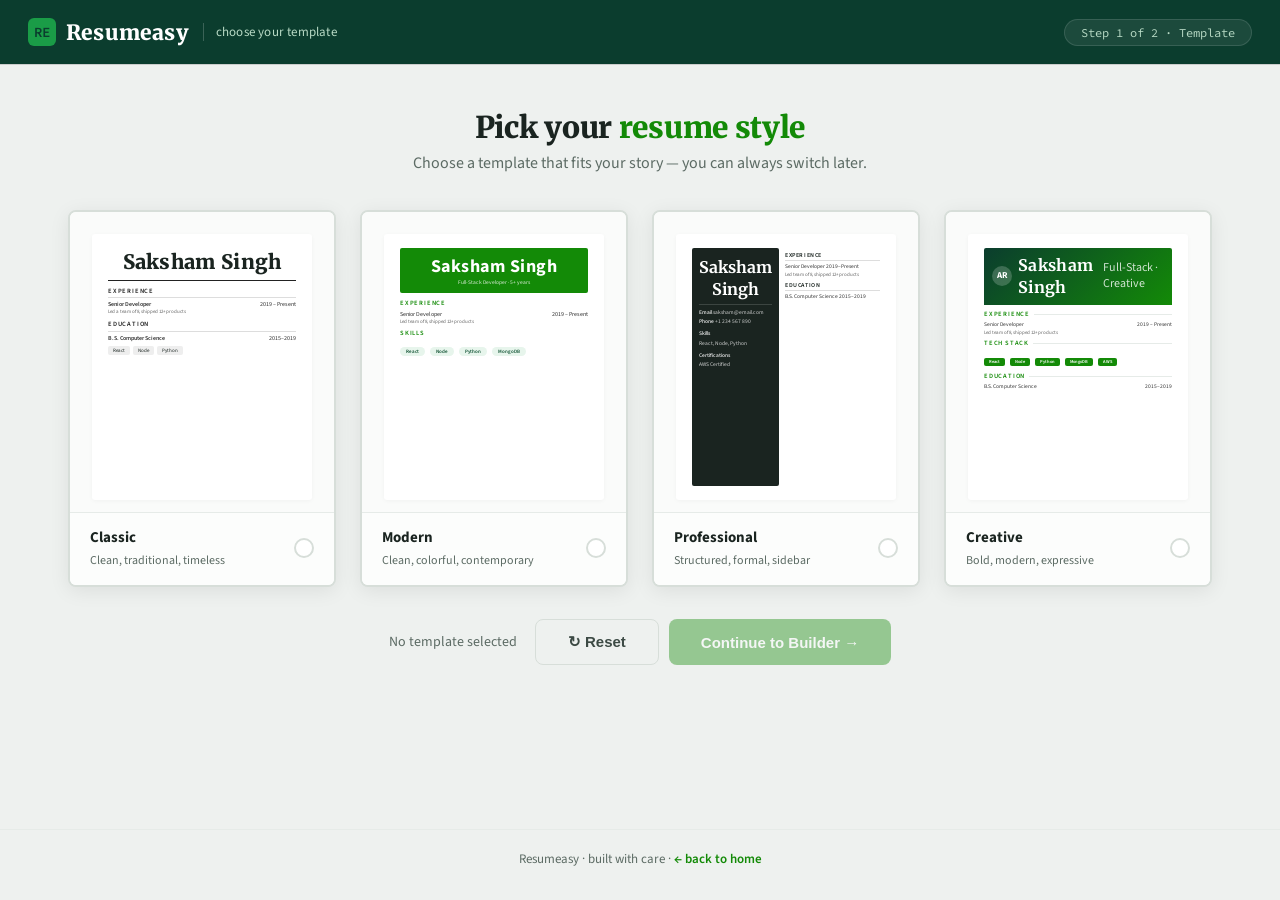
==== index.html @ 4da0636c "Rename template.html to index.html" ====
<!DOCTYPE html>
<html lang="en">

<head>
    <meta charset="UTF-8" />
    <meta name="viewport" content="width=device-width, initial-scale=1.0" />
    <title>Choose Template — Resumeasy</title>
    <link rel="preconnect" href="https://fonts.googleapis.com">
    <link rel="stylesheet" href="style.css">
    <link
        href="https://fonts.googleapis.com/css2?family=Source+Sans+3:wght@400;500;600;700&family=Source+Code+Pro:wght@400;500;600&family=Merriweather:wght@700;900&display=swap"
        rel="stylesheet">
</head>

<body>

    <header class="topbar">
        <div class="brand">
            <div class="mark">RE</div>
            Resumeasy
            <span class="sub">choose your template</span>
        </div>
        <div class="step-indicator">Step 1 of 2 · Template</div>
    </header>

    <section class="hero">
        <h1>Pick your <span>resume style</span></h1>
        <p>Choose a template that fits your story — you can always switch later.</p>
    </section>

    <div class="template-grid" id="templateGrid">

        <div class="template-card" data-template="classic" tabindex="0">
            <div class="check-mark">✓</div>
            <div class="template-preview">
                <div class="mini-resume mini-classic">
                    <div class="mini-name">Saksham Singh</div>
                    <div class="mini-section">Experience</div>
                    <div class="mini-row"><span class="label">Senior Developer</span> <span>2019 – Present</span></div>
                    <div class="mini-row" style="font-size:5px;color:#666;">Led a team of 8, shipped 12+ products</div>
                    <div class="mini-section">Education</div>
                    <div class="mini-row"><span class="label">B.S. Computer Science</span> <span>2015–2019</span></div>
                    <div style="margin-top:4px;display:flex;gap:3px;flex-wrap:wrap;">
                        <span style="background:#eee;padding:1px 5px;border-radius:2px;font-size:5px;">React</span>
                        <span style="background:#eee;padding:1px 5px;border-radius:2px;font-size:5px;">Node</span>
                        <span style="background:#eee;padding:1px 5px;border-radius:2px;font-size:5px;">Python</span>
                    </div>
                </div>
            </div>
            <div class="template-meta">
                <div class="left">
                    <span class="template-name">Classic</span>
                    <span class="template-desc">Clean, traditional, timeless</span>
                </div>
                <div class="select-radio"></div>
            </div>
        </div>

        <div class="template-card" data-template="modern" tabindex="0">
            <div class="check-mark">✓</div>
            <div class="template-preview">
                <div class="mini-resume mini-modern">
                    <div class="mini-header">
                        <div class="mini-name">Saksham Singh</div>
                        <div class="mini-sub">Full-Stack Developer · 5+ years</div>
                    </div>
                    <div class="mini-section">Experience</div>
                    <div class="mini-row"><span>Senior Developer</span> <span>2019 – Present</span></div>
                    <div style="font-size:5px;color:#666;margin-bottom:3px;">Led team of 8, shipped 12+ products</div>
                    <div class="mini-section">Skills</div>
                    <div>
                        <span class="mini-tag">React</span>
                        <span class="mini-tag">Node</span>
                        <span class="mini-tag">Python</span>
                        <span class="mini-tag">MongoDB</span>
                    </div>
                </div>
            </div>
            <div class="template-meta">
                <div class="left">
                    <span class="template-name">Modern</span>
                    <span class="template-desc">Clean, colorful, contemporary</span>
                </div>
                <div class="select-radio"></div>
            </div>
        </div>

        <div class="template-card" data-template="professional" tabindex="0">
            <div class="check-mark">✓</div>
            <div class="template-preview">
                <div class="mini-resume mini-professional">
                    <div class="mini-sidebar">
                        <div class="mini-name">Saksham Singh</div>
                        <div class="mini-item"><strong>Email</strong> saksham@email.com</div>
                        <div class="mini-item"><strong>Phone</strong> +1 234 567 890</div>
                        <div class="mini-item" style="margin-top:4px;"><strong>Skills</strong></div>
                        <div class="mini-item">React, Node, Python</div>
                        <div class="mini-item" style="margin-top:4px;"><strong>Certifications</strong></div>
                        <div class="mini-item">AWS Certified</div>
                    </div>
                    <div class="mini-main">
                        <div class="mini-section">Experience</div>
                        <div class="mini-row"><span>Senior Developer</span> <span>2019–Present</span></div>
                        <div style="font-size:5px;color:#666;">Led team of 8, shipped 12+ products</div>
                        <div class="mini-section">Education</div>
                        <div class="mini-row"><span>B.S. Computer Science</span> <span>2015–2019</span></div>
                    </div>
                </div>
            </div>
            <div class="template-meta">
                <div class="left">
                    <span class="template-name">Professional</span>
                    <span class="template-desc">Structured, formal, sidebar</span>
                </div>
                <div class="select-radio"></div>
            </div>
        </div>

        <div class="template-card" data-template="creative" tabindex="0">
            <div class="check-mark">✓</div>
            <div class="template-preview">
                <div class="mini-resume mini-creative">
                    <div class="mini-header">
                        <div class="mini-avatar">AR</div>
                        <div class="mini-name">Saksham Singh</div>
                        <div class="mini-sub">Full-Stack · Creative</div>
                    </div>
                    <div class="mini-section">Experience</div>
                    <div class="mini-row"><span>Senior Developer</span> <span>2019 – Present</span></div>
                    <div style="font-size:5px;color:#666;margin-bottom:3px;">Led team of 8, shipped 12+ products</div>
                    <div class="mini-section">Tech Stack</div>
                    <div>
                        <span class="mini-badge">React</span>
                        <span class="mini-badge">Node</span>
                        <span class="mini-badge">Python</span>
                        <span class="mini-badge">MongoDB</span>
                        <span class="mini-badge">AWS</span>
                    </div>
                    <div class="mini-section" style="margin-top:3px;">Education</div>
                    <div class="mini-row"><span>B.S. Computer Science</span> <span>2015–2019</span></div>
                </div>
            </div>
            <div class="template-meta">
                <div class="left">
                    <span class="template-name">Creative</span>
                    <span class="template-desc">Bold, modern, expressive</span>
                </div>
                <div class="select-radio"></div>
            </div>
        </div>

    </div>

    <div class="continue-bar">
        <div class="selected-label">
            <span id="selectedDisplay">No template selected</span>
        </div>
        <div style="display:flex;gap:10px;flex-wrap:wrap;">
            <button class="btn btn-ghost" id="resetBtn">↻ Reset</button>
            <button class="btn btn-primary" id="continueBtn" disabled>
                Continue to Builder →
            </button>
        </div>
    </div>
    <div class="footer-note">
        Resumeasy · built with care · <a href="#" id="backLink">← back to home</a>
    </div>

    <script>

        (function () {
            const grid = document.getElementById('templateGrid');
            const cards = grid.querySelectorAll('.template-card');
            const continueBtn = document.getElementById('continueBtn');
            const selectedDisplay = document.getElementById('selectedDisplay');
            const resetBtn = document.getElementById('resetBtn');

            let selectedTemplate = null;

            function selectTemplate(templateId) {

                cards.forEach(c => c.classList.remove('selected'));

                let found = null;
                cards.forEach(c => {
                    if (c.dataset.template === templateId) {
                        c.classList.add('selected');
                        found = c;
                    }
                });
                if (found) {
                    selectedTemplate = templateId;
                    const name = found.querySelector('.template-name')?.textContent || templateId;
                    selectedDisplay.innerHTML = `Selected: <strong>${name}</strong>`;
                    continueBtn.disabled = false;
                } else {
                    selectedTemplate = null;
                    selectedDisplay.textContent = 'No template selected';
                    continueBtn.disabled = true;
                }
            }


            cards.forEach(card => {
                card.addEventListener('click', function (e) {
                    const templateId = this.dataset.template;
                    selectTemplate(templateId);
                });

                card.addEventListener('keydown', function (e) {
                    if (e.key === 'Enter' || e.key === ' ') {
                        e.preventDefault();
                        const templateId = this.dataset.template;
                        selectTemplate(templateId);
                    }
                });
            });

            continueBtn.addEventListener('click', function () {
                if (!selectedTemplate) return;
                localStorage.setItem('resumeasy_template', selectedTemplate);
                window.location.href = 'VOC-Assign2.html';
            });


            resetBtn.addEventListener('click', function () {
                cards.forEach(c => c.classList.remove('selected'));
                selectedTemplate = null;
                selectedDisplay.textContent = 'No template selected';
                continueBtn.disabled = true;
                localStorage.removeItem('resumeasy_template');
            });

            document.getElementById('backLink').addEventListener('click', function (e) {
                e.preventDefault();

                window.location.href = 'index.html';
            });
            const stored = localStorage.getItem('resumeasy_template');
            if (stored) {
                const exists = Array.from(cards).some(c => c.dataset.template === stored);
                if (exists) {
                    selectTemplate(stored);
                }
            }
        })();
    </script>
</body>
</html>
---- style.css ----
:root {
            --green-900: #0b3d2e;
            --green-800: #0f5132;
            --green-700: #138a07;
            --green-600: #1a9c47;
            --green-100: #e7f5ec;
            --green-050: #f3faf5;
            --ink-900: #1a2420;
            --ink-700: #3c4a44;
            --ink-500: #5c6b64;
            --paper: #ffffff;
            --bg: #eef1ef;
            --line: #d7ded9;
            --line-soft: #e6ebe8;
            --amber: #b8860b;
            --danger: #b3261e;
            --radius: 6px;
        }

        * {
            margin: 0;
            padding: 0;
            box-sizing: border-box;
        }

        body {
            font-family: 'Source Sans 3', -apple-system, sans-serif;
            background: var(--bg);
            color: var(--ink-900);
            font-size: 15px;
        }

        .topbar {
            background: var(--green-900);
            color: #fff;
            display: flex;
            align-items: center;
            justify-content: space-between;
            padding: 0 24px;
            height: 56px;
            box-shadow: 0 1px 0 rgba(0, 0, 0, 0.15);
            position: sticky;
            top: 0;
            z-index: 20;
        }

        .brand {
            display: flex;
            align-items: center;
            gap: 10px;
            font-family: 'Merriweather', serif;
            font-weight: 900;
            font-size: 19px;
            letter-spacing: 0.2px;
        }

        .brand .mark {
            width: 26px;
            height: 26px;
            border-radius: 5px;
            background: var(--green-600);
            display: flex;
            align-items: center;
            justify-content: center;
            font-family: 'Source Code Pro', monospace;
            font-weight: 600;
            font-size: 14px;
            color: var(--green-900);
        }

        .brand .sub {
            font-family: 'Source Sans 3', sans-serif;
            font-weight: 400;
            font-size: 12px;
            color: #b7d9c4;
            margin-left: 2px;
            border-left: 1px solid rgba(255, 255, 255, 0.25);
            padding-left: 10px;
        }

        .topbar-actions {
            display: flex;
            gap: 10px;
            align-items: center;
        }

        .status-chip {
            font-family: 'Source Code Pro', monospace;
            font-size: 11.5px;
            color: #cfe9da;
            background: rgba(255, 255, 255, 0.08);
            border: 1px solid rgba(255, 255, 255, 0.18);
            border-radius: 20px;
            padding: 5px 12px;
            display: flex;
            align-items: center;
            gap: 7px;
        }

        .status-dot {
            width: 7px;
            height: 7px;
            border-radius: 50%;
            background: var(--green-600);
            box-shadow: 0 0 0 3px rgba(26, 156, 71, 0.25);
        }

        .workspace {
            display: flex;
            height: calc(100vh - 56px);
            min-height: 560px;
        }

        .panel-editor,
        .panel-preview {
            overflow-y: auto;
        }

        .panel-editor {
            flex: 0 0 46%;
            background: var(--paper);
            border-right: 1px solid var(--line);
        }

        .panel-preview {
            flex: 1;
            background: #dde3e0;
            display: flex;
            flex-direction: column;
        }

        .editor-tab {
            display: flex;
            align-items: center;
            gap: 8px;
            padding: 11px 20px;
            background: var(--green-050);
            border-bottom: 1px solid var(--line);
            font-family: 'Source Code Pro', monospace;
            font-size: 12.5px;
            color: var(--ink-700);
            position: sticky;
            top: 0;
            z-index: 5;
        }

        .editor-tab .file-dot {
            color: var(--green-700);
        }

        .editor-body {
            padding: 26px 28px 60px;
        }

        .field-block {
            margin-bottom: 22px;
        }

        .field-block .field-label {
            display: flex;
            align-items: baseline;
            gap: 8px;
            font-weight: 600;
            font-size: 13px;
            color: var(--ink-900);
            text-transform: uppercase;
            letter-spacing: 0.5px;
            margin-bottom: 8px;
        }

        .field-label .tag {
            font-family: 'Source Code Pro', monospace;
            font-size: 10.5px;
            text-transform: none;
            letter-spacing: 0;
            color: var(--green-700);
            background: var(--green-100);
            border-radius: 4px;
            padding: 2px 6px;
        }

        input[type="text"],
        input[type="email"],
        textarea {
            width: 100%;
            padding: 10px 13px;
            border: 1.5px solid var(--line);
            border-radius: var(--radius);
            font-size: 14px;
            font-family: inherit;
            color: var(--ink-900);
            background: #fcfdfc;
            transition: border-color 0.18s ease, box-shadow 0.18s ease, background 0.18s ease;
        }

        input[type="text"]:focus,
        input[type="email"]:focus,
        textarea:focus {
            outline: none;
            border-color: var(--green-700);
            background: #fff;
            box-shadow: 0 0 0 3px var(--green-100);
        }

        textarea {
            resize: vertical;
            min-height: 78px;
            line-height: 1.5;
        }

        .field-hint {
            font-size: 12px;
            color: var(--ink-500);
            margin-top: 6px;
        }

        .skills-grid {
            display: flex;
            flex-wrap: wrap;
            gap: 8px;
        }

        .skill-pill {
            position: relative;
        }

        .skill-pill input {
            position: absolute;
            opacity: 0;
            width: 100%;
            height: 100%;
            cursor: pointer;
            margin: 0;
        }

        .skill-pill span {
            display: inline-block;
            padding: 7px 14px;
            border: 1.5px solid var(--line);
            border-radius: 20px;
            font-size: 13px;
            color: var(--ink-700);
            background: #fcfdfc;
            transition: all 0.15s ease;
        }

        .skill-pill input:checked+span {
            background: var(--green-700);
            border-color: var(--green-700);
            color: #fff;
            font-weight: 600;
        }

        .skill-pill input:focus-visible+span {
            box-shadow: 0 0 0 3px var(--green-100);
        }

        .skill-pill:hover span {
            border-color: var(--green-600);
        }

        .dyn-row {
            border: 1px solid var(--line);
            border-left: 3px solid var(--green-700);
            border-radius: var(--radius);
            padding: 14px 16px;
            margin-bottom: 10px;
            background: #fbfcfb;
        }

        .dyn-row input {
            margin-bottom: 8px;
        }

        .dyn-row input:last-of-type {
            margin-bottom: 10px;
        }

        .dyn-row-foot {
            display: flex;
            justify-content: flex-end;
        }

        .link-btn {
            background: none;
            border: none;
            color: var(--danger);
            font-size: 12px;
            font-weight: 600;
            cursor: pointer;
            padding: 2px 4px;
        }

        .link-btn:hover {
            text-decoration: underline;
        }

        .add-row-btn {
            width: 100%;
            padding: 10px;
            border: 1.5px dashed var(--line);
            border-radius: var(--radius);
            background: transparent;
            color: var(--green-700);
            font-weight: 600;
            font-size: 13px;
            cursor: pointer;
            transition: all 0.15s ease;
        }

        .add-row-btn:hover {
            border-color: var(--green-700);
            background: var(--green-050);
        }

        .divider-line {
            border: none;
            border-top: 1px solid var(--line-soft);
            margin: 26px 0;
        }

        .footer-actions {
            display: flex;
            gap: 10px;
            padding-top: 8px;
        }

        .btn {
            border: none;
            border-radius: var(--radius);
            font-weight: 600;
            font-size: 13.5px;
            padding: 11px 18px;
            cursor: pointer;
            transition: all 0.15s ease;
        }

        .btn-primary {
            background: var(--green-700);
            color: #fff;
        }

        .btn-primary:hover {
            background: var(--green-800);
        }

        .btn-ghost {
            background: transparent;
            color: var(--ink-700);
            border: 1.5px solid var(--line);
        }

        .btn-ghost:hover {
            border-color: var(--danger);
            color: var(--danger);
        }

        .btn-secondary {
            background: var(--green-050);
            color: var(--green-800);
            border: 1.5px solid var(--green-100);
        }

        .btn-secondary:hover {
            background: var(--green-100);
            border-color: var(--green-600);
        }

        .footer-actions {
            flex-wrap: wrap;
        }

        .footer-actions .btn {
            flex: 1 1 auto;
        }

        .preview-toolbar {
            background: var(--green-900);
            color: #dfeee5;
            display: flex;
            align-items: center;
            justify-content: space-between;
            padding: 9px 20px;
            font-family: 'Source Code Pro', monospace;
            font-size: 12px;
        }

        .preview-toolbar .compile-status {
            display: flex;
            align-items: center;
            gap: 8px;
        }

        .progress-track {
            width: 130px;
            height: 5px;
            background: rgba(255, 255, 255, 0.18);
            border-radius: 20px;
            overflow: hidden;
        }

        .progress-bar {
            height: 100%;
            width: 0%;
            background: var(--green-600);
            transition: width 0.4s ease;
        }

        .zoom-note {
            color: #9db8ab;
        }

        .preview-scroll {
            flex: 1;
            overflow-y: auto;
            padding: 34px 5%;
            display: flex;
            justify-content: center;
        }

        .resume-page {
            width: 100%;
            max-width: 680px;
            background: var(--paper);
            box-shadow: 0 2px 6px rgba(0, 0, 0, 0.08), 0 10px 30px rgba(0, 0, 0, 0.12);
            border-radius: 2px;
            padding: 48px 52px;
            min-height: 780px;
            animation: pageIn 0.35s ease;
        }

        @keyframes pageIn {
            from {
                opacity: 0;
                transform: translateY(10px);
            }

            to {
                opacity: 1;
                transform: translateY(0);
            }
        }

        .r-name {
            font-family: 'Merriweather', serif;
            font-weight: 900;
            font-size: 27px;
            color: var(--ink-900);
        }

        .r-contact {
            display: flex;
            flex-wrap: wrap;
            gap: 4px 18px;
            font-size: 13px;
            color: var(--ink-500);
            margin: 6px 0 16px;
            padding-bottom: 14px;
            border-bottom: 2px solid var(--green-700);
        }

        .r-summary {
            font-size: 14px;
            line-height: 1.65;
            color: var(--ink-700);
            margin: 4px 0 20px;
            padding-left: 14px;
            border-left: 3px solid var(--green-100);
        }

        .r-section-title {
            font-family: 'Source Code Pro', monospace;
            font-size: 11.5px;
            font-weight: 600;
            letter-spacing: 1.2px;
            text-transform: uppercase;
            color: var(--green-700);
            margin: 22px 0 10px;
            display: flex;
            align-items: center;
            gap: 10px;
        }

        .r-section-title::after {
            content: "";
            flex: 1;
            height: 1px;
            background: var(--line-soft);
        }

        .r-skills {
            display: flex;
            flex-wrap: wrap;
            gap: 7px;
        }

        .r-skill-tag {
            font-size: 12px;
            font-weight: 600;
            color: var(--green-800);
            background: var(--green-100);
            border: 1px solid var(--green-100);
            border-radius: 4px;
            padding: 4px 10px;
        }

        .r-entry {
            margin-bottom: 12px;
        }

        .r-entry .r-entry-title {
            font-weight: 700;
            font-size: 14.5px;
            color: var(--ink-900);
        }

        .r-entry .r-entry-meta {
            font-size: 12.5px;
            color: var(--ink-500);
        }

        .r-entry .r-entry-desc {
            font-size: 13px;
            color: var(--ink-700);
            line-height: 1.55;
            margin-top: 4px;
        }

        .r-entry .r-entry-link {
            font-size: 12.5px;
            color: var(--green-700);
            font-weight: 600;
        }

        .empty-preview {
            text-align: center;
            padding: 90px 20px;
            color: #9aa8a1;
        }

        .empty-preview .icon {
            font-family: 'Source Code Pro', monospace;
            font-size: 34px;
            color: var(--green-100);
            display: block;
            margin-bottom: 14px;
            background: var(--green-800);
            width: 64px;
            height: 64px;
            line-height: 64px;
            border-radius: 8px;
            margin-left: auto;
            margin-right: auto;
        }

        .empty-preview p {
            font-size: 14px;
            max-width: 280px;
            margin: 0 auto;
            line-height: 1.6;
        }

        @media (max-width: 900px) {
            .workspace {
                flex-direction: column;
                height: auto;
            }

            .panel-editor {
                flex: none;
                border-right: none;
                border-bottom: 1px solid var(--line);
            }

            .panel-preview {
                min-height: 500px;
            }

            .brand .sub {
                display: none;
            }
        }

        @media (max-width: 480px) {
            body {
                font-size: 14px;
            }

            .topbar {
                padding: 0 14px;
                height: 50px;
            }

            .brand {
                font-size: 16px;
            }

            .brand .mark {
                width: 22px;
                height: 22px;
                font-size: 12px;
            }

            .status-chip {
                font-size: 10px;
                padding: 4px 9px;
            }

            .editor-body {
                padding: 18px 16px 40px;
            }

            .field-block {
                margin-bottom: 16px;
            }

            .field-label {
                font-size: 12px;
            }

            .skills-grid {
                gap: 6px;
            }

            .skill-pill span {
                padding: 6px 11px;
                font-size: 12px;
            }

            .dyn-row {
                padding: 11px 12px;
            }

            .footer-actions {
                flex-direction: column;
            }

            .footer-actions .btn {
                width: 100%;
            }

            .preview-scroll {
                padding: 18px 4%;
            }

            .resume-page {
                padding: 26px 20px;
                min-height: auto;
            }

            .r-name {
                font-size: 21px;
            }

            .r-contact {
                font-size: 11.5px;
                gap: 3px 12px;
            }

            .r-summary {
                font-size: 12.5px;
            }

            .r-section-title {
                font-size: 10.5px;
            }

            .r-entry .r-entry-title {
                font-size: 13px;
            }

            .preview-toolbar {
                padding: 8px 14px;
                font-size: 11px;
            }

            .progress-track {
                width: 90px;
            }
        }

        @media print {

            .topbar,
            .panel-editor,
            .preview-toolbar {
                display: none !important;
            }

            .panel-preview {
                background: #fff;
            }

            .preview-scroll {
                padding: 0;
            }

            .resume-page {
                box-shadow: none;
                max-width: 100%;
            }
        }


        * {
            margin: 0;
            padding: 0;
            box-sizing: border-box;
        }

        :root {
            --green-900: #0b3d2e;
            --green-800: #0f5132;
            --green-700: #138a07;
            --green-600: #1a9c47;
            --green-100: #e7f5ec;
            --green-050: #f3faf5;
            --ink-900: #1a2420;
            --ink-700: #3c4a44;
            --ink-500: #5c6b64;
            --paper: #ffffff;
            --bg: #eef1ef;
            --line: #d7ded9;
            --line-soft: #e6ebe8;
            --radius: 8px;
            --shadow: 0 4px 20px rgba(0, 0, 0, 0.08);
            --shadow-hover: 0 8px 40px rgba(0, 0, 0, 0.14);
        }

        body {
            font-family: 'Source Sans 3', -apple-system, sans-serif;
            background: var(--bg);
            color: var(--ink-900);
            min-height: 100vh;
            display: flex;
            flex-direction: column;
        }

        .topbar {
            background: var(--green-900);
            color: #fff;
            display: flex;
            align-items: center;
            justify-content: space-between;
            padding: 0 28px;
            height: 64px;
            box-shadow: 0 1px 0 rgba(0, 0, 0, 0.15);
            flex-shrink: 0;
        }

        .brand {
            display: flex;
            align-items: center;
            gap: 10px;
            font-family: 'Merriweather', serif;
            font-weight: 900;
            font-size: 21px;
            letter-spacing: 0.2px;
        }

        .brand .mark {
            width: 28px;
            height: 28px;
            border-radius: 6px;
            background: var(--green-600);
            display: flex;
            align-items: center;
            justify-content: center;
            font-family: 'Source Code Pro', monospace;
            font-weight: 600;
            font-size: 14px;
            color: var(--green-900);
        }

        .brand .sub {
            font-family: 'Source Sans 3', sans-serif;
            font-weight: 400;
            font-size: 13px;
            color: #b7d9c4;
            margin-left: 4px;
            border-left: 1px solid rgba(255, 255, 255, 0.2);
            padding-left: 12px;
        }

        .topbar .step-indicator {
            font-family: 'Source Code Pro', monospace;
            font-size: 12px;
            color: #b7d9c4;
            background: rgba(255, 255, 255, 0.07);
            border: 1px solid rgba(255, 255, 255, 0.12);
            border-radius: 20px;
            padding: 5px 16px;
        }

        .hero {
            text-align: center;
            padding: 44px 20px 16px;
        }
        .hero h1 {
            font-family: 'Merriweather', serif;
            font-weight: 900;
            font-size: 30px;
            color: var(--ink-900);
            letter-spacing: -0.3px;
        }
        .hero h1 span {
            color: var(--green-700);
        }
        .hero p {
            color: var(--ink-500);
            font-size: 16px;
            margin-top: 6px;
            max-width: 500px;
            margin-left: auto;
            margin-right: auto;
        }

        .template-grid {
            display: grid;
            grid-template-columns: repeat(4, 1fr);
            gap: 24px;
            max-width: 1200px;
            margin: 20px auto 32px;
            padding: 0 28px;
        }

        .template-card {
            background: var(--paper);
            border-radius: var(--radius);
            border: 2.5px solid var(--line);
            overflow: hidden;
            cursor: pointer;
            transition: all 0.22s ease;
            box-shadow: var(--shadow);
            position: relative;
        }

        .template-card:hover {
            transform: translateY(-4px);
            box-shadow: var(--shadow-hover);
            border-color: var(--green-600);
        }

        .template-card.selected {
            border-color: var(--green-700);
            box-shadow: 0 0 0 4px var(--green-100), var(--shadow-hover);
        }

        .template-card .check-mark {
            position: absolute;
            top: 12px;
            right: 12px;
            width: 28px;
            height: 28px;
            border-radius: 50%;
            background: var(--green-700);
            color: #fff;
            display: flex;
            align-items: center;
            justify-content: center;
            font-size: 16px;
            font-weight: 700;
            opacity: 0;
            transform: scale(0.7);
            transition: all 0.2s ease;
            box-shadow: 0 2px 8px rgba(19, 138, 7, 0.35);
            z-index: 2;
        }

        .template-card.selected .check-mark {
            opacity: 1;
            transform: scale(1);
        }

        .template-preview {
            padding: 22px 22px 12px;
            background: #fafbfa;
            min-height: 300px;
            display: flex;
            flex-direction: column;
        }

        .mini-resume {
            font-size: 14px;
            line-height: 1.4;
            color: var(--ink-900);
            width: 100%;
            border-radius: 3px;
            padding: 14px 16px;
            background: #fff;
            box-shadow: 0 1px 4px rgba(0, 0, 0, 0.04);
            flex: 1;
        }

        .mini-classic .mini-name {
            font-family: 'Merriweather', serif;
            font-weight: 900;
            font-size: 20px;
            letter-spacing: 0.3px;
            text-align: center;
            border-bottom: 1.5px solid #222;
            padding-bottom: 4px;
            margin-bottom: 6px;
        }
        .mini-classic .mini-section {
            font-weight: 600;
            font-size: 6.5px;
            text-transform: uppercase;
            letter-spacing: 0.8px;
            color: #222;
            margin: 5px 0 2px;
            border-bottom: 1px solid #ddd;
            padding-bottom: 1px;
        }
        .mini-classic .mini-row {
            display: flex;
            justify-content: space-between;
            font-size: 6px;
            color: #333;
        }
        .mini-classic .mini-row .label {
            font-weight: 600;
        }

        .mini-modern .mini-header {
            background: var(--green-700);
            color: #fff;
            padding: 6px 8px;
            border-radius: 2px;
            margin-bottom: 6px;
            text-align: center;
        }
        .mini-modern .mini-header .mini-name {
            font-family: 'Source Sans 3', sans-serif;
            font-weight: 700;
            font-size: 18px;
            letter-spacing: 0.5px;
        }
        .mini-modern .mini-header .mini-sub {
            font-size: 5.5px;
            opacity: 0.85;
        }
        .mini-modern .mini-section {
            font-weight: 600;
            font-size: 6.5px;
            text-transform: uppercase;
            letter-spacing: 0.8px;
            color: var(--green-700);
            margin: 4px 0 2px;
        }
        .mini-modern .mini-row {
            display: flex;
            justify-content: space-between;
            font-size: 6px;
            color: #333;
        }
        .mini-modern .mini-tag {
            display: inline-block;
            background: var(--green-100);
            color: var(--green-800);
            font-size: 5px;
            font-weight: 600;
            padding: 1px 6px;
            border-radius: 10px;
            margin-right: 2px;
        }

        .mini-professional {
            display: flex;
            gap: 6px;
        }
        .mini-professional .mini-sidebar {
            flex: 0 0 30%;
            background: var(--ink-900);
            color: #eee;
            padding: 8px 7px;
            border-radius: 2px;
        }
        .mini-professional .mini-sidebar .mini-name {
            font-family: 'Merriweather', serif;
            font-weight: 700;
            font-size: 16px;
            color: #fff;
            text-align: center;
            border-bottom: 1px solid rgba(255, 255, 255, 0.15);
            padding-bottom: 3px;
            margin-bottom: 4px;
        }
        .mini-professional .mini-sidebar .mini-item {
            font-size: 5.5px;
            opacity: 0.85;
            margin-bottom: 2px;
        }
        .mini-professional .mini-sidebar .mini-item strong {
            color: #fff;
            font-weight: 600;
        }
        .mini-professional .mini-main {
            flex: 1;
        }
        .mini-professional .mini-main .mini-section {
            font-weight: 600;
            font-size: 6px;
            text-transform: uppercase;
            letter-spacing: 0.6px;
            color: var(--ink-900);
            border-bottom: 1px solid #ddd;
            margin: 3px 0 2px;
            padding-bottom: 1px;
        }
        .mini-professional .mini-main .mini-row {
            font-size: 5.5px;
            color: #333;
        }

        .mini-creative .mini-header {
            display: flex;
            align-items: center;
            gap: 6px;
            background: linear-gradient(135deg, var(--green-900), var(--green-700));
            color: #fff;
            padding: 6px 8px;
            border-radius: 2px 2px 0 0;
            margin-bottom: 5px;
        }
        .mini-creative .mini-header .mini-avatar {
            width: 20px;
            height: 20px;
            border-radius: 50%;
            background: rgba(255, 255, 255, 0.2);
            display: flex;
            align-items: center;
            justify-content: center;
            font-size: 9px;
            font-weight: 700;
            flex-shrink: 0;
        }
        .mini-creative .mini-header .mini-name {
            font-family: 'Merriweather', serif;
            font-weight: 700;
            font-size: 16px;
            letter-spacing: 0.3px;
        }
        .mini-creative .mini-header .mini-sub {
            font-size: 12px;
            opacity: 0.8;
            margin-left: auto;
        }
        .mini-creative .mini-section {
            font-weight: 600;
            font-size: 6.5px;
            text-transform: uppercase;
            letter-spacing: 0.8px;
            color: var(--green-700);
            margin: 3px 0 2px;
            display: flex;
            align-items: center;
            gap: 4px;
        }
        .mini-creative .mini-section::after {
            content: "";
            flex: 1;
            height: 1px;
            background: var(--line-soft);
        }
        .mini-creative .mini-row {
            display: flex;
            justify-content: space-between;
            font-size: 5.5px;
            color: #333;
        }
        .mini-creative .mini-badge {
            display: inline-block;
            background: var(--green-700);
            color: #fff;
            font-size: 4.5px;
            font-weight: 600;
            padding: 1px 5px;
            border-radius: 2px;
            margin-right: 2px;
        }

        /* ---- Card footer ---- */
        .template-meta {
            padding: 14px 20px 16px;
            border-top: 1px solid var(--line-soft);
            display: flex;
            justify-content: space-between;
            align-items: center;
            background: #fcfdfc;
        }
        .template-meta .template-name {
            font-weight: 700;
            font-size: 15px;
            color: var(--ink-900);
        }
        .template-meta .template-badge {
            font-size: 11px;
            color: var(--ink-500);
            background: var(--bg);
            padding: 2px 10px;
            border-radius: 12px;
            font-weight: 500;
        }
        .template-meta .template-desc {
            font-size: 12px;
            color: var(--ink-500);
            margin-top: 2px;
        }
        .template-meta .select-radio {
            width: 20px;
            height: 20px;
            border-radius: 50%;
            border: 2px solid var(--line);
            background: #fff;
            display: flex;
            align-items: center;
            justify-content: center;
            flex-shrink: 0;
            transition: all 0.2s ease;
        }
        .template-card.selected .select-radio {
            border-color: var(--green-700);
            background: var(--green-700);
        }
        .template-card.selected .select-radio::after {
            content: "✓";
            color: #fff;
            font-size: 12px;
            font-weight: 700;
        }
        .template-meta .left {
            display: flex;
            flex-direction: column;
            gap: 2px;
        }

        /* ===== CONTINUE BAR ===== */
        .continue-bar {
            max-width: 1200px;
            margin: 0 auto 48px;
            padding: 0 28px;
            display: flex;
            justify-content: flex-end;
            align-items: center;
            gap: 18px;
            flex-wrap: wrap;
        }

        .continue-bar .selected-label {
            font-size: 14px;
            color: var(--ink-500);
        }
        .continue-bar .selected-label strong {
            color: var(--ink-900);
        }

        .btn {
            border: none;
            border-radius: var(--radius);
            font-weight: 600;
            font-size: 15px;
            padding: 13px 32px;
            cursor: pointer;
            transition: all 0.18s ease;
            display: inline-flex;
            align-items: center;
            gap: 8px;
        }

        .btn-primary {
            background: var(--green-700);
            color: #fff;
        }
        .btn-primary:hover {
            background: var(--green-800);
            transform: translateY(-1px);
            box-shadow: 0 4px 14px rgba(19, 138, 7, 0.3);
        }
        .btn-primary:disabled {
            opacity: 0.4;
            cursor: not-allowed;
            transform: none;
            box-shadow: none;
        }

        .btn-ghost {
            background: transparent;
            color: var(--ink-700);
            border: 1.5px solid var(--line);
        }
        .btn-ghost:hover {
            border-color: var(--ink-700);
            background: var(--bg);
        }

        /* ===== FOOTER ===== */
        .footer-note {
            text-align: center;
            padding: 20px 28px 32px;
            color: var(--ink-500);
            font-size: 13px;
            border-top: 1px solid var(--line-soft);
            margin-top: auto;
        }
        .footer-note a {
            color: var(--green-700);
            text-decoration: none;
            font-weight: 600;
        }

        /* ===== RESPONSIVE ===== */
        @media (max-width: 1024px) {
            .template-grid {
                grid-template-columns: repeat(2, 1fr);
                gap: 20px;
            }
        }

        @media (max-width: 640px) {
            .topbar {
                padding: 0 16px;
                height: 56px;
            }
            .brand {
                font-size: 17px;
            }
            .brand .sub {
                display: none;
            }
            .topbar .step-indicator {
                font-size: 10px;
                padding: 4px 12px;
            }
            .hero h1 {
                font-size: 24px;
            }
            .hero p {
                font-size: 14px;
            }
            .template-grid {
                grid-template-columns: 1fr;
                padding: 0 16px;
                gap: 16px;
            }
            .template-preview {
                min-height: 160px;
                padding: 16px 16px 8px;
            }
            .template-meta {
                padding: 12px 16px 14px;
                flex-wrap: wrap;
                gap: 6px;
            }
            .template-meta .template-name {
                font-size: 14px;
            }
            .continue-bar {
                flex-direction: column;
                align-items: stretch;
                padding: 0 16px;
                margin-bottom: 32px;
            }
            .continue-bar .selected-label {
                text-align: center;
            }
            .btn {
                justify-content: center;
                padding: 12px 20px;
                font-size: 14px;
            }
            .mini-resume {
                font-size: 6px;
                padding: 8px 10px;
            }
            .mini-classic .mini-name {
                font-size: 12px;
            }
            .mini-modern .mini-header .mini-name {
                font-size: 11px;
            }
            .mini-professional .mini-sidebar .mini-name {
                font-size: 8px;
            }
            .mini-creative .mini-header .mini-name {
                font-size: 9px;
            }
        }

        @media (max-width: 380px) {
            .hero h1 {
                font-size: 20px;
            }
            .template-preview {
                min-height: 130px;
                padding: 12px 12px 6px;
            }
            .mini-resume {
                font-size: 5px;
                padding: 6px 8px;
            }
        }


        /* ---- Modern template ---- */
        .template-modern .r-modern-header {
            background: var(--green-700);
            color: #fff;
            padding: 16px 20px;
            border-radius: 4px 4px 0 0;
            margin-bottom: 16px;
        }

        .template-modern .r-modern-header .r-name {
            font-family: 'Source Sans 3', sans-serif;
            font-weight: 700;
            font-size: 26px;
            color: #fff;
            margin-bottom: 2px;
        }

        .template-modern .r-modern-sub {
            font-size: 13px;
            opacity: 0.85;
        }

        .template-modern .r-section-title {
            color: var(--green-700);
            border-bottom: 2px solid var(--green-100);
            padding-bottom: 3px;
        }

        .template-modern .r-skill-tag {
            background: var(--green-700);
            color: #fff;
            border: none;
        }

        /* ---- Professional template (sidebar) ---- */
        .template-professional .r-professional-wrapper {
            display: flex;
            gap: 20px;
        }

        .template-professional .r-sidebar {
            flex: 0 0 30%;
            background: var(--ink-900);
            color: #eee;
            padding: 16px 14px;
            border-radius: 4px;
        }

        .template-professional .r-sidebar .r-name {
            font-family: 'Merriweather', serif;
            font-weight: 700;
            font-size: 20px;
            color: #fff;
            text-align: center;
            border-bottom: 1px solid rgba(255, 255, 255, 0.2);
            padding-bottom: 8px;
            margin-bottom: 10px;
        }

        .template-professional .r-sidebar-item {
            font-size: 12px;
            margin-bottom: 6px;
            line-height: 1.4;
        }

        .template-professional .r-sidebar-item strong {
            color: #fff;
            font-weight: 600;
            display: block;
            margin-top: 6px;
        }

        .template-professional .r-sidebar-skills {
            display: flex;
            flex-wrap: wrap;
            gap: 4px;
            margin-top: 4px;
        }

        .template-professional .r-sidebar-skills span {
            background: rgba(255, 255, 255, 0.1);
            padding: 2px 8px;
            border-radius: 12px;
            font-size: 11px;
        }

        .template-professional .r-main {
            flex: 1;
        }

        .template-professional .r-section-title {
            color: var(--ink-900);
            border-bottom: 1px solid #ddd;
        }

        .template-professional .r-summary {
            border-left: 3px solid var(--green-700);
            padding-left: 12px;
        }

        /* ---- Creative template ---- */
        .template-creative .r-creative-header {
            display: flex;
            align-items: center;
            gap: 14px;
            background: linear-gradient(135deg, var(--green-900), var(--green-700));
            color: #fff;
            padding: 16px 20px;
            border-radius: 4px 4px 0 0;
            margin-bottom: 16px;
        }

        .template-creative .r-creative-avatar {
            width: 50px;
            height: 50px;
            border-radius: 50%;
            background: rgba(255, 255, 255, 0.2);
            display: flex;
            align-items: center;
            justify-content: center;
            font-size: 22px;
            font-weight: 700;
            flex-shrink: 0;
        }

        .template-creative .r-creative-header .r-name {
            font-family: 'Merriweather', serif;
            font-weight: 700;
            font-size: 24px;
            color: #fff;
            margin-bottom: 2px;
        }

        .template-creative .r-creative-sub {
            font-size: 13px;
            opacity: 0.85;
        }

        .template-creative .r-section-title {
            color: var(--green-700);
            font-weight: 700;
        }

        .template-creative .r-section-title::after {
            content: "";
            flex: 1;
            height: 2px;
            background: var(--green-100);
        }

        .template-creative .r-skill-tag {
            background: var(--green-700);
            color: #fff;
            border: none;
            border-radius: 4px;
        }

        .template-creative .r-entry-title {
            font-weight: 700;
        }

        .template-creative .r-entry-meta {
            color: var(--ink-500);
        }
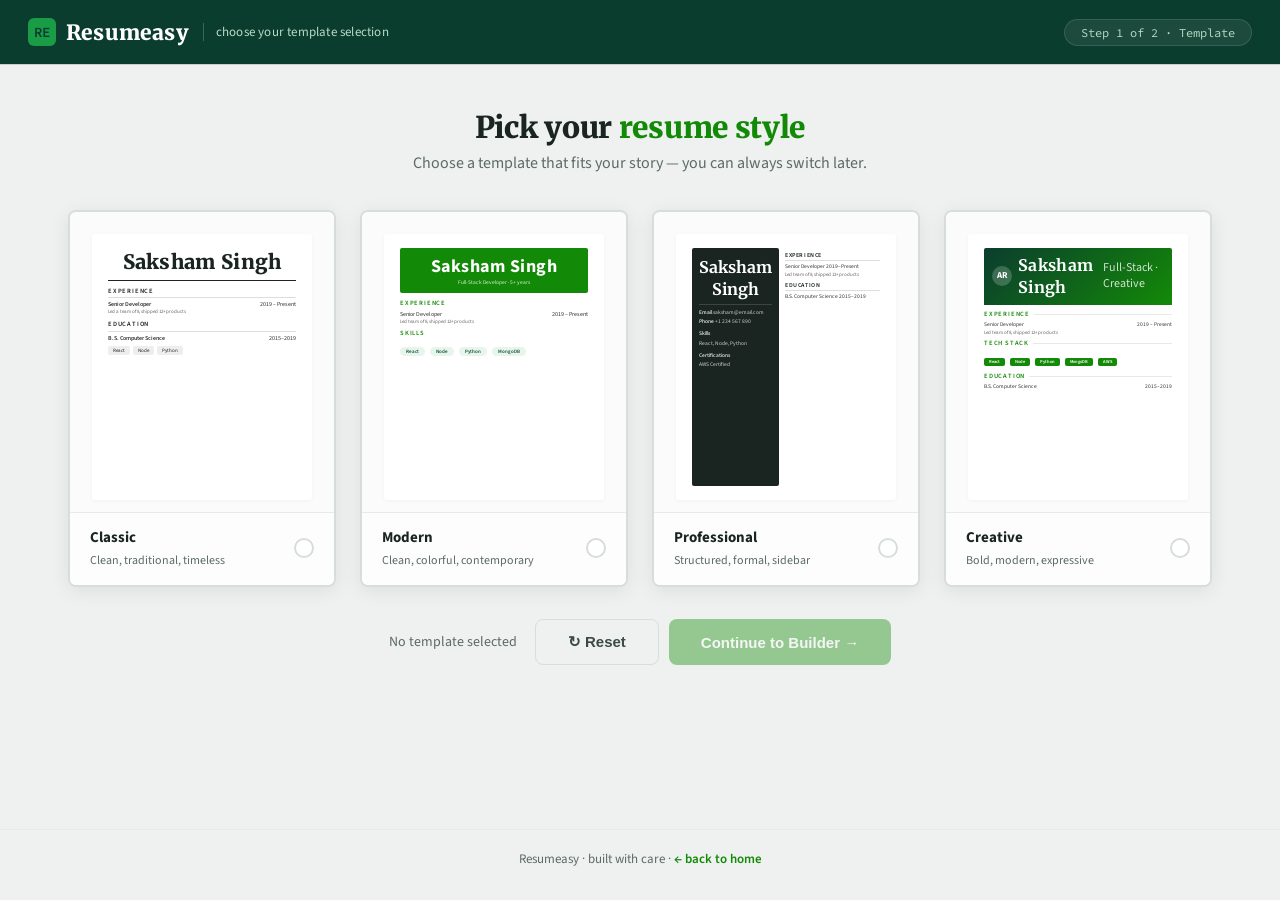
==== commit 089f2882: "Fix HTML encoding issues in index.html" ====
--- a/index.html
+++ b/index.html
@@ -18,7 +18,7 @@
         <div class="brand">
             <div class="mark">RE</div>
             Resumeasy
-            <span class="sub">choose your template</span>
+            <span class="sub">choose your template selection</span>
         </div>
         <div class="step-indicator">Step 1 of 2 · Template</div>
     </header>
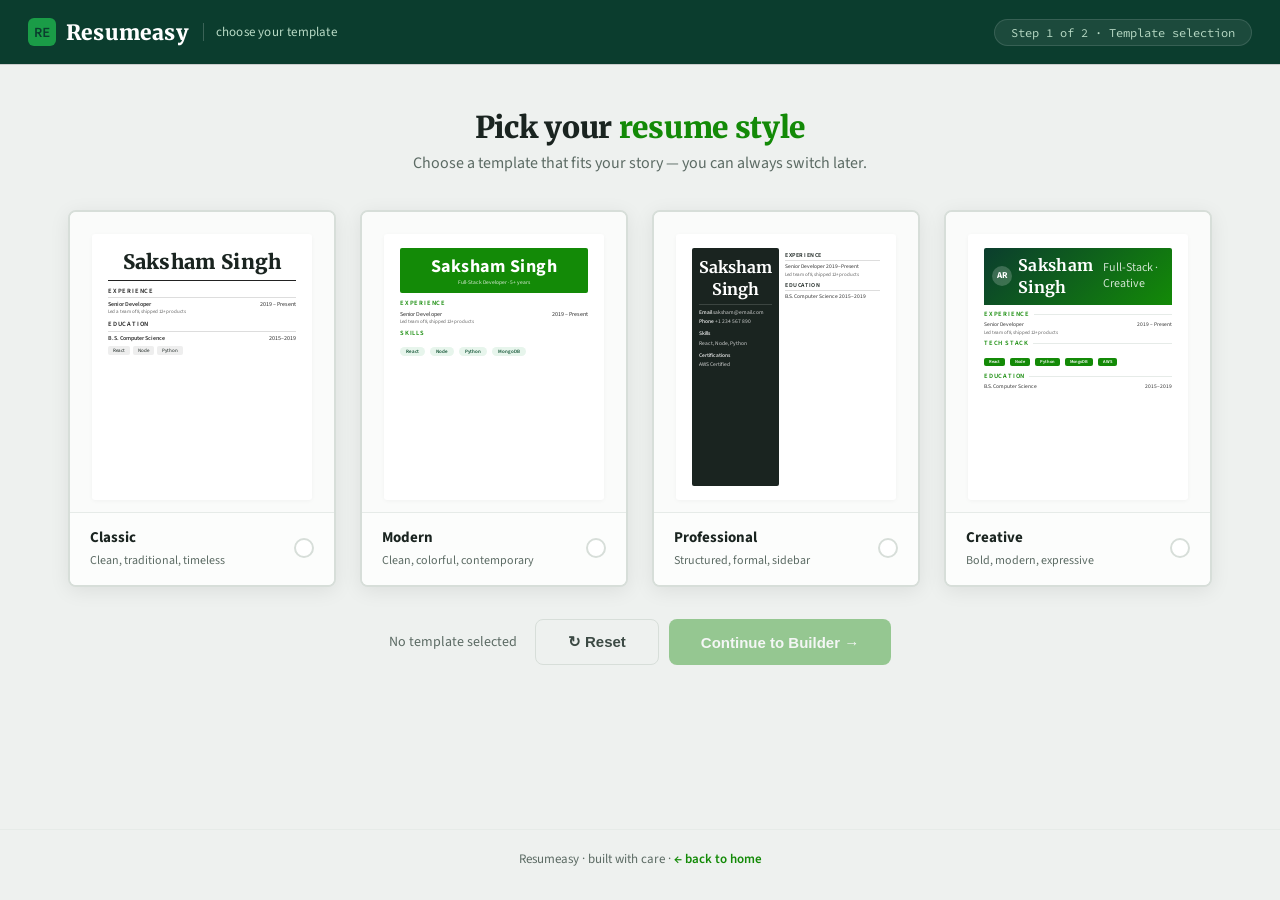
==== commit 58154190: "Fix HTML encoding issues in index.html" ====
--- a/index.html
+++ b/index.html
@@ -18,9 +18,9 @@
         <div class="brand">
             <div class="mark">RE</div>
             Resumeasy
-            <span class="sub">choose your template selection</span>
-        </div>
-        <div class="step-indicator">Step 1 of 2 · Template</div>
+            <span class="sub">choose your template</span>
+        </div>
+        <div class="step-indicator">Step 1 of 2 · Template selection</div>
     </header>
 
     <section class="hero">
